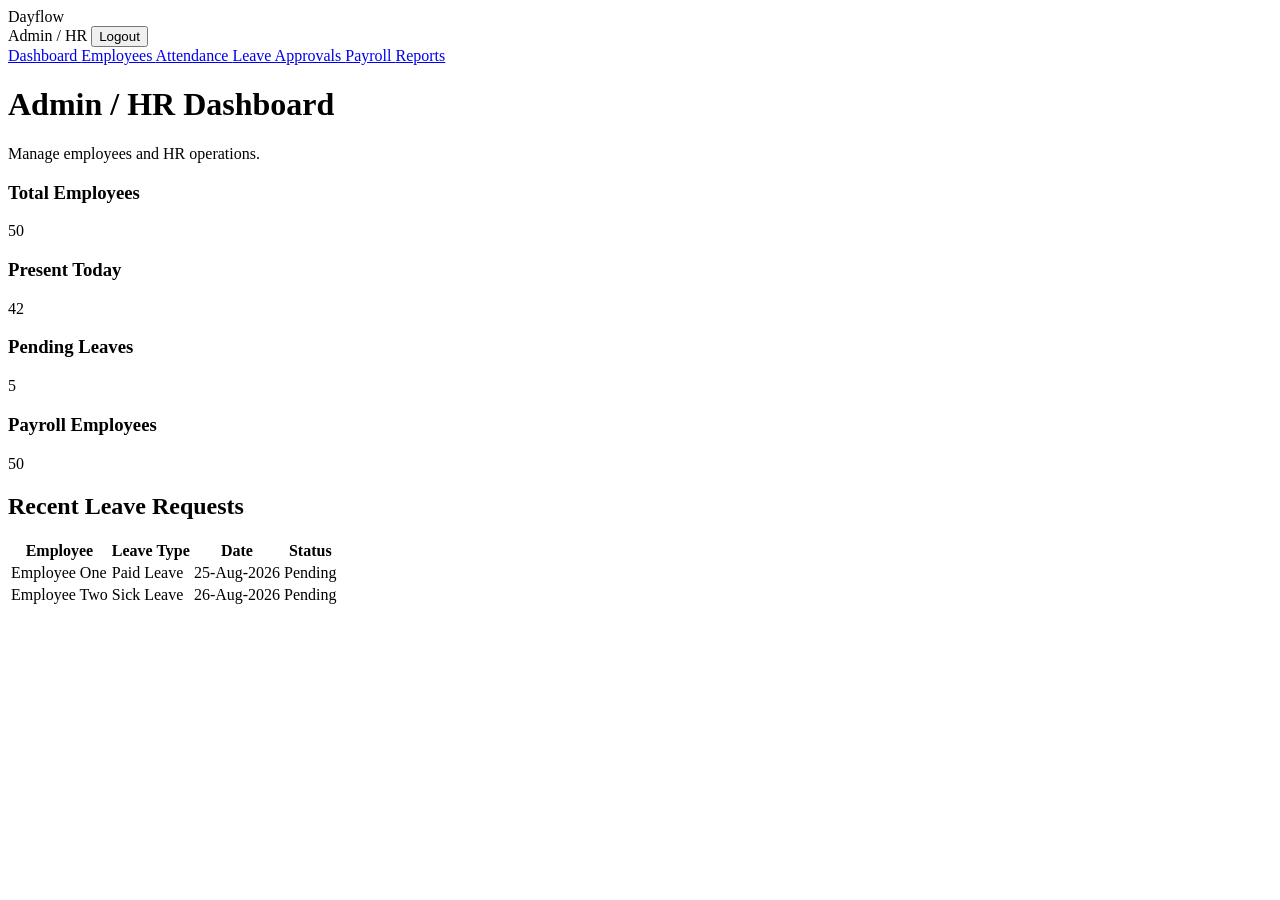
==== admin.html @ f0b98262 "Add files via upload" ====
<!DOCTYPE html>
<html lang="en">
<head>

    <meta charset="UTF-8">
    <meta name="viewport" content="width=device-width, initial-scale=1.0">

    <title>Dayflow - Admin Dashboard</title>

    <link rel="stylesheet" href="css/style.css">

</head>

<body>

<header>

    <div class="logo">Dayflow</div>

    <div class="header-user">

        <span>Admin / HR</span>

        <button id="logoutButton">
            Logout
        </button>

    </div>

</header>


<div class="admin-layout">

    <aside class="sidebar">

        <nav>

            <a href="admin.html">
                Dashboard
            </a>

            <a href="employees.html">
                Employees
            </a>

            <a href="admin-attendance.html">
                Attendance
            </a>

            <a href="leave-approval.html">
                Leave Approvals
            </a>

            <a href="admin-payroll.html">
                Payroll
            </a>

            <a href="reports.html">
                Reports
            </a>

        </nav>

    </aside>


    <main class="admin-content">

        <h1>Admin / HR Dashboard</h1>

        <p>
            Manage employees and HR operations.
        </p>


        <section class="admin-summary">

            <div class="admin-card">
                <h3>Total Employees</h3>
                <p>50</p>
            </div>

            <div class="admin-card">
                <h3>Present Today</h3>
                <p>42</p>
            </div>

            <div class="admin-card">
                <h3>Pending Leaves</h3>
                <p>5</p>
            </div>

            <div class="admin-card">
                <h3>Payroll Employees</h3>
                <p>50</p>
            </div>

        </section>


        <section class="recent-leaves">

            <h2>Recent Leave Requests</h2>

            <table>

                <thead>

                    <tr>
                        <th>Employee</th>
                        <th>Leave Type</th>
                        <th>Date</th>
                        <th>Status</th>
                    </tr>

                </thead>

                <tbody>

                    <tr>
                        <td>Employee One</td>
                        <td>Paid Leave</td>
                        <td>25-Aug-2026</td>
                        <td>
                            <span class="pending">
                                Pending
                            </span>
                        </td>
                    </tr>

                    <tr>
                        <td>Employee Two</td>
                        <td>Sick Leave</td>
                        <td>26-Aug-2026</td>
                        <td>
                            <span class="pending">
                                Pending
                            </span>
                        </td>
                    </tr>

                </tbody>

            </table>

        </section>

    </main>

</div>

<script src="js/script.js"></script>

</body>
</html>
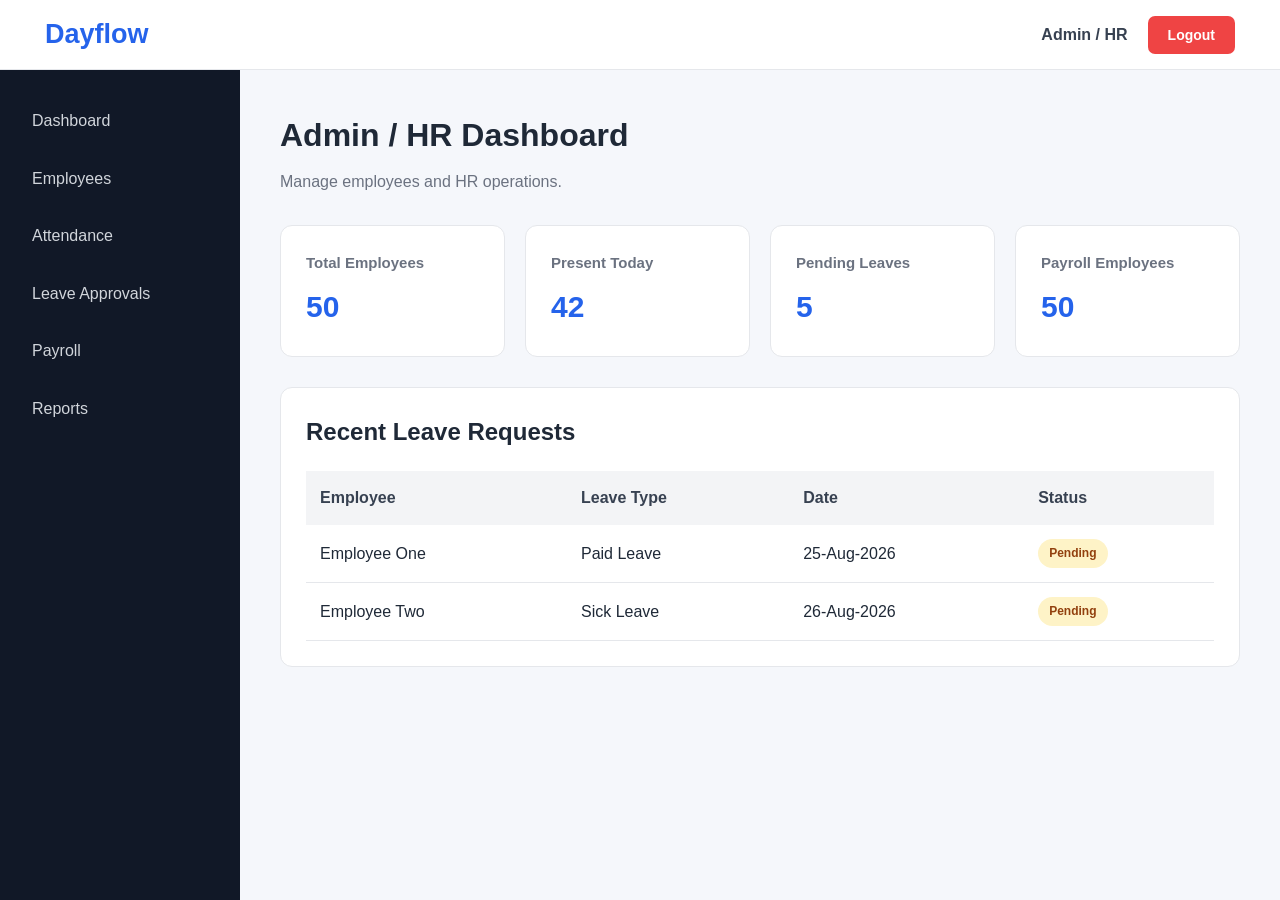
==== commit b835ea50: "Update admin.html" ====
--- a/admin.html
+++ b/admin.html
@@ -7,7 +7,7 @@
 
     <title>Dayflow - Admin Dashboard</title>
 
-    <link rel="stylesheet" href="css/style.css">
+    <link rel="stylesheet" href="style.css">
 
 </head>
 
@@ -150,7 +150,7 @@
 
 </div>
 
-<script src="js/script.js"></script>
+<script src="script.js"></script>
 
 </body>
-</html>+</html>
--- a/style.css
+++ b/style.css
@@ -0,0 +1,990 @@
+/* =====================================================
+   DAYFLOW HRMS - MAIN STYLESHEET
+   ===================================================== */
+
+* {
+    margin: 0;
+    padding: 0;
+    box-sizing: border-box;
+}
+
+body {
+    font-family: Arial, Helvetica, sans-serif;
+    background: #f5f7fb;
+    color: #1f2937;
+    line-height: 1.6;
+}
+
+a {
+    text-decoration: none;
+    color: inherit;
+}
+
+button,
+input,
+select,
+textarea {
+    font-family: inherit;
+}
+
+/* =====================================================
+   HEADER
+   ===================================================== */
+
+header {
+    height: 70px;
+    background: #ffffff;
+    display: flex;
+    align-items: center;
+    justify-content: space-between;
+    padding: 0 45px;
+    border-bottom: 1px solid #e5e7eb;
+    position: sticky;
+    top: 0;
+    z-index: 1000;
+}
+
+.logo {
+    font-size: 27px;
+    font-weight: 700;
+    color: #2563eb;
+}
+
+header nav {
+    display: flex;
+    align-items: center;
+    gap: 30px;
+}
+
+header nav a {
+    color: #374151;
+    font-weight: 500;
+    transition: 0.3s;
+}
+
+header nav a:hover {
+    color: #2563eb;
+}
+
+.header-user {
+    display: flex;
+    align-items: center;
+    gap: 20px;
+}
+
+.header-user span {
+    font-weight: 600;
+    color: #374151;
+}
+
+/* =====================================================
+   BUTTONS
+   ===================================================== */
+
+button {
+    border: none;
+    background: #2563eb;
+    color: white;
+    padding: 11px 20px;
+    border-radius: 7px;
+    cursor: pointer;
+    font-size: 14px;
+    font-weight: 600;
+    transition: 0.25s;
+}
+
+button:hover {
+    background: #1d4ed8;
+    transform: translateY(-1px);
+}
+
+#logoutButton {
+    background: #ef4444;
+}
+
+#logoutButton:hover {
+    background: #dc2626;
+}
+
+/* =====================================================
+   HOME PAGE
+   ===================================================== */
+
+.hero {
+    min-height: 560px;
+    display: flex;
+    justify-content: center;
+    align-items: center;
+    text-align: center;
+    background: linear-gradient(135deg, #eff6ff, #dbeafe);
+    padding: 60px 20px;
+}
+
+.hero-content {
+    max-width: 750px;
+}
+
+.hero h1 {
+    font-size: 52px;
+    color: #1e3a8a;
+    margin-bottom: 12px;
+}
+
+.hero h2 {
+    font-size: 27px;
+    color: #374151;
+    margin-bottom: 20px;
+}
+
+.hero p {
+    font-size: 18px;
+    color: #6b7280;
+    max-width: 650px;
+    margin: auto;
+}
+
+.hero-buttons {
+    margin-top: 30px;
+    display: flex;
+    justify-content: center;
+    gap: 15px;
+}
+
+.hero-buttons a {
+    padding: 13px 25px;
+    border-radius: 8px;
+    background: #2563eb;
+    color: white;
+    font-weight: 600;
+    transition: 0.25s;
+}
+
+.hero-buttons a:hover {
+    background: #1d4ed8;
+    transform: translateY(-2px);
+}
+
+.hero-buttons a:last-child {
+    background: white;
+    color: #2563eb;
+    border: 1px solid #2563eb;
+}
+
+.hero-buttons a:last-child:hover {
+    background: #eff6ff;
+}
+
+/* =====================================================
+   FEATURES
+   ===================================================== */
+
+.features {
+    padding: 70px 45px;
+    text-align: center;
+}
+
+.features > h2 {
+    font-size: 32px;
+    margin-bottom: 40px;
+}
+
+.feature-container {
+    max-width: 1100px;
+    margin: auto;
+    display: grid;
+    grid-template-columns: repeat(4, 1fr);
+    gap: 22px;
+}
+
+.feature-card {
+    background: white;
+    padding: 28px 22px;
+    border-radius: 12px;
+    border: 1px solid #e5e7eb;
+    box-shadow: 0 4px 15px rgba(0, 0, 0, 0.05);
+    transition: 0.25s;
+}
+
+.feature-card:hover {
+    transform: translateY(-5px);
+    box-shadow: 0 8px 25px rgba(0, 0, 0, 0.08);
+}
+
+.feature-card h3 {
+    color: #2563eb;
+    margin-bottom: 12px;
+}
+
+.feature-card p {
+    color: #6b7280;
+}
+
+/* =====================================================
+   FOOTER
+   ===================================================== */
+
+footer {
+    background: #111827;
+    color: #d1d5db;
+    text-align: center;
+    padding: 20px;
+}
+
+/* =====================================================
+   LOGIN / SIGNUP
+   ===================================================== */
+
+.login-container,
+.signup-container {
+    min-height: 100vh;
+    display: flex;
+    justify-content: center;
+    align-items: center;
+    padding: 30px;
+    background: linear-gradient(135deg, #eff6ff, #e0e7ff);
+}
+
+.login-box,
+.signup-box {
+    width: 420px;
+    background: white;
+    padding: 38px;
+    border-radius: 15px;
+    box-shadow: 0 10px 35px rgba(0, 0, 0, 0.1);
+}
+
+.login-box .logo,
+.signup-box .logo {
+    text-align: center;
+    margin-bottom: 20px;
+}
+
+.login-box h2,
+.signup-box h2 {
+    text-align: center;
+    font-size: 27px;
+    margin-bottom: 7px;
+}
+
+.login-box > p,
+.signup-box > p {
+    text-align: center;
+    color: #6b7280;
+    margin-bottom: 20px;
+}
+
+form label {
+    display: block;
+    margin-top: 16px;
+    margin-bottom: 7px;
+    font-weight: 600;
+    color: #374151;
+}
+
+input,
+select,
+textarea {
+    width: 100%;
+    padding: 11px 13px;
+    border: 1px solid #d1d5db;
+    border-radius: 7px;
+    outline: none;
+    background: white;
+    font-size: 14px;
+}
+
+input:focus,
+select:focus,
+textarea:focus {
+    border-color: #2563eb;
+    box-shadow: 0 0 0 2px rgba(37, 99, 235, 0.1);
+}
+
+.login-box button,
+.signup-box button {
+    width: 100%;
+    margin-top: 22px;
+}
+
+.login-box a,
+.signup-box a {
+    color: #2563eb;
+    font-weight: 600;
+}
+
+#loginMessage,
+#signupMessage {
+    text-align: center;
+    margin-top: 12px;
+    font-weight: 600;
+}
+
+.verification {
+    display: flex;
+    align-items: center;
+    gap: 8px;
+    margin-top: 18px;
+}
+
+.verification input {
+    width: auto;
+}
+
+.verification label {
+    margin: 0;
+    font-weight: normal;
+}
+
+/* =====================================================
+   DASHBOARD LAYOUT
+   ===================================================== */
+
+.dashboard-layout,
+.admin-layout {
+    display: flex;
+    min-height: calc(100vh - 70px);
+}
+
+.sidebar {
+    width: 240px;
+    background: #111827;
+    color: white;
+    flex-shrink: 0;
+}
+
+.sidebar nav {
+    padding: 25px 15px;
+}
+
+.sidebar nav a {
+    display: block;
+    padding: 13px 17px;
+    margin-bottom: 6px;
+    border-radius: 7px;
+    color: #d1d5db;
+    transition: 0.25s;
+}
+
+.sidebar nav a:hover {
+    background: #2563eb;
+    color: white;
+}
+
+.main-content,
+.admin-content {
+    flex: 1;
+    padding: 40px;
+}
+
+.main-content h1,
+.admin-content h1 {
+    font-size: 32px;
+    margin-bottom: 8px;
+}
+
+.main-content > p,
+.admin-content > p {
+    color: #6b7280;
+    margin-bottom: 30px;
+}
+
+/* =====================================================
+   EMPLOYEE DASHBOARD
+   ===================================================== */
+
+.quick-access {
+    display: grid;
+    grid-template-columns: repeat(4, 1fr);
+    gap: 20px;
+}
+
+.dashboard-card {
+    background: white;
+    padding: 25px;
+    border-radius: 12px;
+    border: 1px solid #e5e7eb;
+    box-shadow: 0 4px 12px rgba(0, 0, 0, 0.04);
+}
+
+.dashboard-card h2 {
+    color: #2563eb;
+    margin-bottom: 10px;
+}
+
+.dashboard-card p {
+    color: #6b7280;
+    margin-bottom: 18px;
+}
+
+.dashboard-card a {
+    color: #2563eb;
+    font-weight: 600;
+}
+
+.recent-activity {
+    background: white;
+    padding: 25px;
+    margin-top: 30px;
+    border-radius: 12px;
+    border: 1px solid #e5e7eb;
+}
+
+.recent-activity h2 {
+    margin-bottom: 15px;
+}
+
+.activity-item {
+    padding: 14px;
+    background: #f9fafb;
+    border-left: 4px solid #2563eb;
+    margin-bottom: 10px;
+    border-radius: 5px;
+}
+
+/* =====================================================
+   PROFILE
+   ===================================================== */
+
+.profile-page,
+.attendance-page,
+.leave-page,
+.payroll-page,
+.employees-page,
+.approval-page,
+.admin-attendance-page,
+.admin-payroll-page,
+.reports-page {
+    max-width: 1200px;
+    margin: auto;
+    padding: 40px;
+}
+
+.profile-page h1,
+.attendance-page h1,
+.leave-page h1,
+.payroll-page h1,
+.employees-page h1,
+.approval-page h1,
+.admin-attendance-page h1,
+.admin-payroll-page h1,
+.reports-page h1 {
+    font-size: 32px;
+    margin-bottom: 25px;
+}
+
+.profile-card {
+    background: white;
+    padding: 35px;
+    border-radius: 12px;
+    border: 1px solid #e5e7eb;
+    box-shadow: 0 4px 15px rgba(0, 0, 0, 0.04);
+}
+
+.profile-picture {
+    text-align: center;
+    margin-bottom: 30px;
+}
+
+.avatar {
+    width: 90px;
+    height: 90px;
+    background: #dbeafe;
+    color: #2563eb;
+    border-radius: 50%;
+    display: flex;
+    justify-content: center;
+    align-items: center;
+    font-size: 40px;
+    margin: 0 auto 12px;
+}
+
+.profile-picture label {
+    display: block;
+    font-weight: 600;
+    margin-bottom: 8px;
+}
+
+.profile-picture input {
+    max-width: 300px;
+}
+
+.profile-card h2 {
+    margin-top: 30px;
+    margin-bottom: 15px;
+    color: #1e3a8a;
+}
+
+.profile-card button {
+    margin-top: 25px;
+}
+
+/* =====================================================
+   ATTENDANCE
+   ===================================================== */
+
+.attendance-actions {
+    display: flex;
+    gap: 15px;
+    margin-bottom: 25px;
+}
+
+#checkInButton {
+    background: #16a34a;
+}
+
+#checkInButton:hover {
+    background: #15803d;
+}
+
+#checkOutButton {
+    background: #ef4444;
+}
+
+#checkOutButton:hover {
+    background: #dc2626;
+}
+
+.attendance-filter {
+    background: white;
+    padding: 20px;
+    border-radius: 10px;
+    margin-bottom: 25px;
+}
+
+.attendance-filter select {
+    max-width: 200px;
+    margin-left: 10px;
+}
+
+.attendance-summary,
+.admin-summary,
+.report-summary {
+    display: grid;
+    grid-template-columns: repeat(4, 1fr);
+    gap: 20px;
+    margin-bottom: 30px;
+}
+
+.summary-card,
+.admin-card,
+.report-card {
+    background: white;
+    padding: 25px;
+    border-radius: 12px;
+    border: 1px solid #e5e7eb;
+}
+
+.summary-card h3,
+.admin-card h3,
+.report-card h3 {
+    color: #6b7280;
+    font-size: 15px;
+}
+
+.summary-card p,
+.admin-card p,
+.report-card p {
+    font-size: 30px;
+    font-weight: 700;
+    color: #2563eb;
+    margin-top: 8px;
+}
+
+/* =====================================================
+   TABLES
+   ===================================================== */
+
+.attendance-table,
+.leave-requests,
+.employee-table,
+.approval-table,
+.payroll-table,
+.attendance-report,
+.recent-leaves {
+    background: white;
+    padding: 25px;
+    border-radius: 12px;
+    border: 1px solid #e5e7eb;
+    overflow-x: auto;
+}
+
+.attendance-table h2,
+.leave-requests h2,
+.recent-leaves h2 {
+    margin-bottom: 20px;
+}
+
+table {
+    width: 100%;
+    border-collapse: collapse;
+    min-width: 650px;
+}
+
+th {
+    background: #f3f4f6;
+    color: #374151;
+    font-weight: 700;
+    padding: 14px;
+    text-align: left;
+}
+
+td {
+    padding: 14px;
+    border-bottom: 1px solid #e5e7eb;
+}
+
+tbody tr:hover {
+    background: #f9fafb;
+}
+
+/* =====================================================
+   STATUS
+   ===================================================== */
+
+.status,
+.pending,
+.approved,
+.rejected {
+    display: inline-block;
+    padding: 5px 11px;
+    border-radius: 20px;
+    font-size: 12px;
+    font-weight: 700;
+}
+
+.present,
+.approved {
+    background: #dcfce7;
+    color: #166534;
+}
+
+.absent,
+.rejected {
+    background: #fee2e2;
+    color: #991b1b;
+}
+
+.leave,
+.pending {
+    background: #fef3c7;
+    color: #92400e;
+}
+
+.half-day {
+    background: #dbeafe;
+    color: #1e40af;
+}
+
+/* =====================================================
+   LEAVE
+   ===================================================== */
+
+.leave-form {
+    background: white;
+    padding: 30px;
+    border-radius: 12px;
+    border: 1px solid #e5e7eb;
+    margin-bottom: 30px;
+}
+
+.leave-form h2 {
+    margin-bottom: 15px;
+}
+
+.leave-form textarea {
+    min-height: 110px;
+    resize: vertical;
+}
+
+.leave-form button {
+    margin-top: 22px;
+}
+
+/* =====================================================
+   PAYROLL
+   ===================================================== */
+
+.payroll-page > p {
+    color: #6b7280;
+    margin-bottom: 25px;
+}
+
+.salary-card {
+    max-width: 700px;
+    background: white;
+    padding: 30px;
+    border-radius: 12px;
+    border: 1px solid #e5e7eb;
+}
+
+.salary-card h2 {
+    margin-bottom: 20px;
+}
+
+.salary-row {
+    display: flex;
+    justify-content: space-between;
+    padding: 15px 0;
+    border-bottom: 1px solid #e5e7eb;
+}
+
+.salary-row span {
+    color: #6b7280;
+}
+
+.salary-row.total {
+    font-size: 19px;
+    border-bottom: none;
+    color: #2563eb;
+}
+
+.salary-card button {
+    margin-top: 20px;
+}
+
+/* =====================================================
+   EMPLOYEES
+   ===================================================== */
+
+.employee-controls {
+    display: flex;
+    justify-content: space-between;
+    gap: 20px;
+    margin-bottom: 25px;
+}
+
+#employeeSearch {
+    max-width: 350px;
+}
+
+.viewEmployee {
+    background: #2563eb;
+}
+
+/* =====================================================
+   LEAVE APPROVAL
+   ===================================================== */
+
+.approve {
+    background: #16a34a;
+    margin-right: 5px;
+}
+
+.approve:hover {
+    background: #15803d;
+}
+
+.reject {
+    background: #ef4444;
+}
+
+.reject:hover {
+    background: #dc2626;
+}
+
+.comment-box {
+    background: white;
+    padding: 25px;
+    border-radius: 12px;
+    border: 1px solid #e5e7eb;
+    margin-top: 25px;
+}
+
+.comment-box h2 {
+    margin-bottom: 12px;
+}
+
+.comment-box textarea {
+    min-height: 100px;
+}
+
+/* =====================================================
+   ADMIN ATTENDANCE
+   ===================================================== */
+
+.filters {
+    background: white;
+    padding: 20px;
+    border-radius: 10px;
+    display: flex;
+    gap: 15px;
+    margin-bottom: 25px;
+}
+
+.filters input,
+.filters select {
+    max-width: 250px;
+}
+
+/* =====================================================
+   ADMIN PAYROLL
+   ===================================================== */
+
+.payroll-table input {
+    width: 140px;
+}
+
+.updateSalary {
+    background: #16a34a;
+}
+
+.updateSalary:hover {
+    background: #15803d;
+}
+
+/* =====================================================
+   REPORTS
+   ===================================================== */
+
+.attendance-report {
+    margin-bottom: 25px;
+}
+
+.attendance-report h2 {
+    margin-bottom: 20px;
+}
+
+.report-actions {
+    display: flex;
+    gap: 15px;
+    flex-wrap: wrap;
+}
+
+#salaryReport {
+    background: #16a34a;
+}
+
+#attendanceReport {
+    background: #7c3aed;
+}
+
+/* =====================================================
+   PRINT
+   ===================================================== */
+
+@media print {
+
+    header,
+    .sidebar,
+    .report-actions,
+    button {
+        display: none !important;
+    }
+
+    .main-content,
+    .admin-content,
+    .profile-page,
+    .attendance-page,
+    .leave-page,
+    .payroll-page,
+    .employees-page,
+    .approval-page,
+    .admin-attendance-page,
+    .admin-payroll-page,
+    .reports-page {
+        margin: 0;
+        padding: 10px;
+        max-width: 100%;
+    }
+
+    body {
+        background: white;
+    }
+}
+
+/* =====================================================
+   RESPONSIVE
+   ===================================================== */
+
+@media (max-width: 1000px) {
+
+    .feature-container,
+    .quick-access,
+    .attendance-summary,
+    .admin-summary,
+    .report-summary {
+        grid-template-columns: repeat(2, 1fr);
+    }
+
+    .sidebar {
+        width: 200px;
+    }
+
+    .main-content,
+    .admin-content {
+        padding: 25px;
+    }
+}
+
+@media (max-width: 700px) {
+
+    header {
+        padding: 0 18px;
+    }
+
+    header nav {
+        gap: 12px;
+    }
+
+    .hero h1 {
+        font-size: 38px;
+    }
+
+    .hero h2 {
+        font-size: 21px;
+    }
+
+    .feature-container,
+    .quick-access,
+    .attendance-summary,
+    .admin-summary,
+    .report-summary {
+        grid-template-columns: 1fr;
+    }
+
+    .dashboard-layout,
+    .admin-layout {
+        display: block;
+    }
+
+    .sidebar {
+        width: 100%;
+    }
+
+    .main-content,
+    .admin-content {
+        padding: 20px;
+    }
+
+    .profile-page,
+    .attendance-page,
+    .leave-page,
+    .payroll-page,
+    .employees-page,
+    .approval-page,
+    .admin-attendance-page,
+    .admin-payroll-page,
+    .reports-page {
+        padding: 20px;
+    }
+
+    .login-box,
+    .signup-box {
+        width: 100%;
+        padding: 25px;
+    }
+
+    .hero-buttons {
+        flex-direction: column;
+    }
+
+    .employee-controls,
+    .filters {
+        flex-direction: column;
+    }
+
+    .filters input,
+    .filters select {
+        max-width: 100%;
+    }
+}
